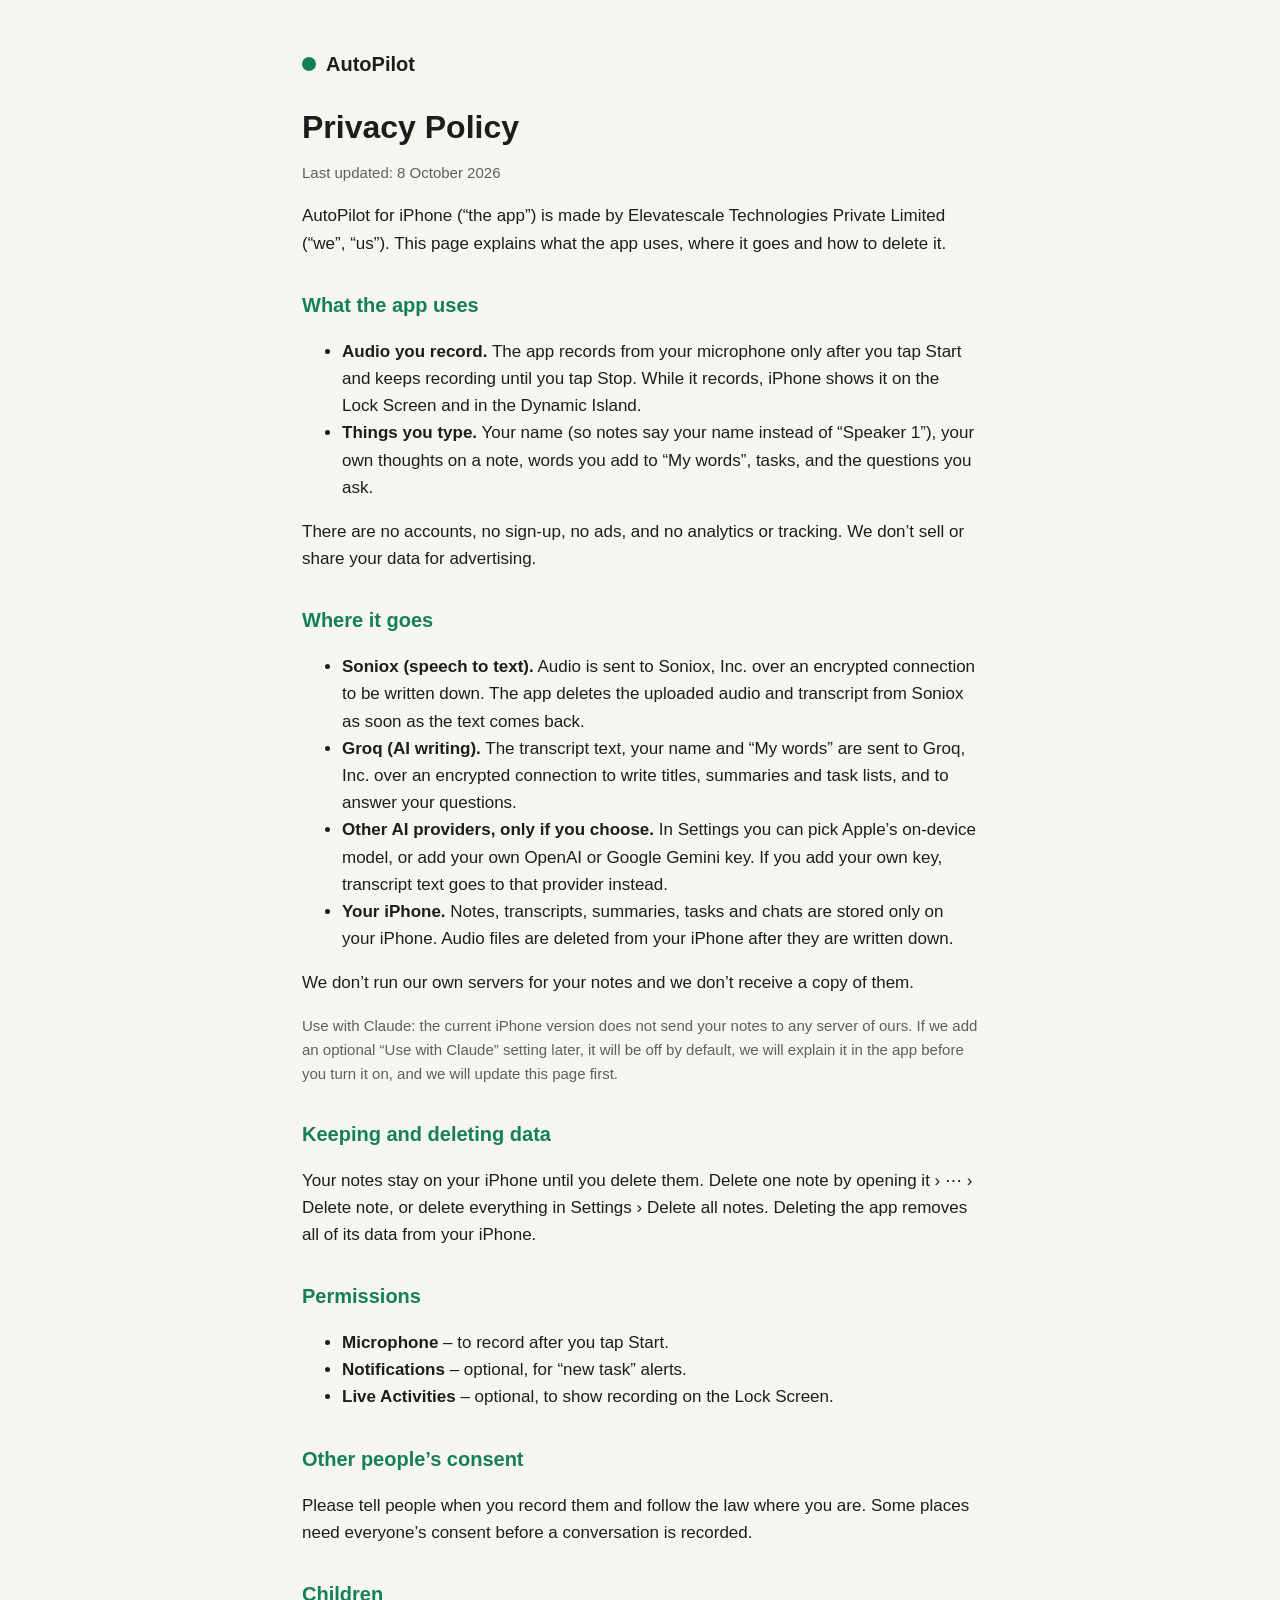
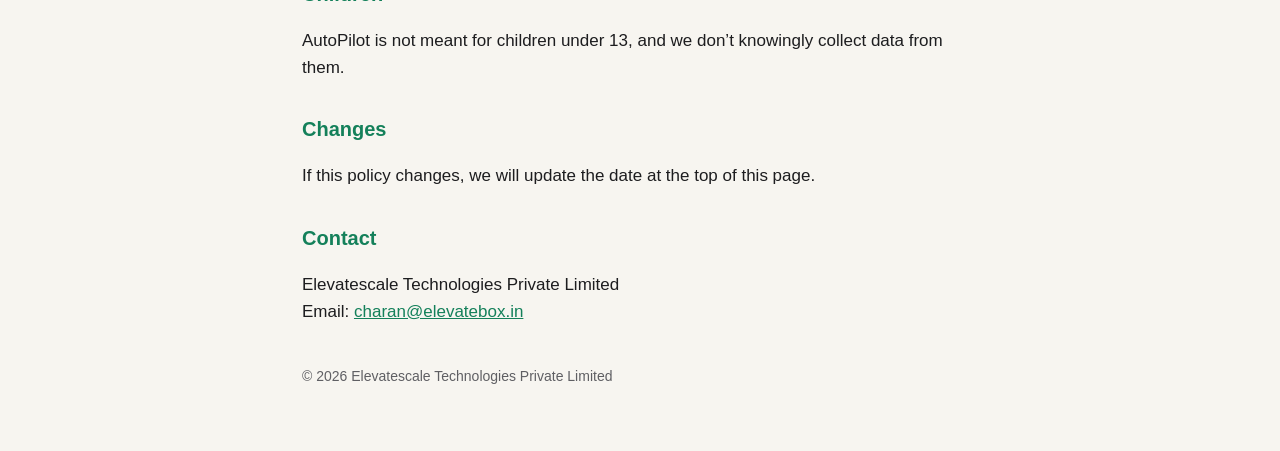
==== privacy.html @ 701bf544 "AutoPilot support and privacy pages" ====
<!doctype html><html lang="en"><head><meta charset="utf-8"><meta name="viewport" content="width=device-width,initial-scale=1">
<title>AutoPilot – Privacy Policy</title><link rel="stylesheet" href="style.css"></head>
<body><main>
<div class="brand"><span class="dot"></span><a href="./" style="color:inherit;text-decoration:none">AutoPilot</a></div>
<h1>Privacy Policy</h1>
<p class="muted">Last updated: 8 October 2026</p>
<p>AutoPilot for iPhone (“the app”) is made by Elevatescale Technologies Private Limited (“we”, “us”). This page explains what the app uses, where it goes and how to delete it.</p>

<h2>What the app uses</h2>
<ul>
<li><b>Audio you record.</b> The app records from your microphone only after you tap Start and keeps recording until you tap Stop. While it records, iPhone shows it on the Lock Screen and in the Dynamic Island.</li>
<li><b>Things you type.</b> Your name (so notes say your name instead of “Speaker 1”), your own thoughts on a note, words you add to “My words”, tasks, and the questions you ask.</li>
</ul>
<p>There are no accounts, no sign-up, no ads, and no analytics or tracking. We don’t sell or share your data for advertising.</p>

<h2>Where it goes</h2>
<ul>
<li><b>Soniox (speech to text).</b> Audio is sent to Soniox, Inc. over an encrypted connection to be written down. The app deletes the uploaded audio and transcript from Soniox as soon as the text comes back.</li>
<li><b>Groq (AI writing).</b> The transcript text, your name and “My words” are sent to Groq, Inc. over an encrypted connection to write titles, summaries and task lists, and to answer your questions.</li>
<li><b>Other AI providers, only if you choose.</b> In Settings you can pick Apple’s on-device model, or add your own OpenAI or Google Gemini key. If you add your own key, transcript text goes to that provider instead.</li>
<li><b>Your iPhone.</b> Notes, transcripts, summaries, tasks and chats are stored only on your iPhone. Audio files are deleted from your iPhone after they are written down.</li>
</ul>
<p>We don’t run our own servers for your notes and we don’t receive a copy of them.</p>
<p class="muted">Use with Claude: the current iPhone version does not send your notes to any server of ours. If we add an optional “Use with Claude” setting later, it will be off by default, we will explain it in the app before you turn it on, and we will update this page first.</p>

<h2>Keeping and deleting data</h2>
<p>Your notes stay on your iPhone until you delete them. Delete one note by opening it › ⋯ › Delete note, or delete everything in Settings › Delete all notes. Deleting the app removes all of its data from your iPhone.</p>

<h2>Permissions</h2>
<ul>
<li><b>Microphone</b> – to record after you tap Start.</li>
<li><b>Notifications</b> – optional, for “new task” alerts.</li>
<li><b>Live Activities</b> – optional, to show recording on the Lock Screen.</li>
</ul>

<h2>Other people’s consent</h2>
<p>Please tell people when you record them and follow the law where you are. Some places need everyone’s consent before a conversation is recorded.</p>

<h2>Children</h2>
<p>AutoPilot is not meant for children under 13, and we don’t knowingly collect data from them.</p>

<h2>Changes</h2>
<p>If this policy changes, we will update the date at the top of this page.</p>

<h2>Contact</h2>
<p>Elevatescale Technologies Private Limited<br>Email: <a href="mailto:charan@elevatebox.in">charan@elevatebox.in</a></p>
<footer>© 2026 Elevatescale Technologies Private Limited</footer>
</main></body></html>
---- style.css ----
:root{--a:#14805A;--t:#1d1d1f;--s:#5f5f63;--bg:#f7f5f0}
*{box-sizing:border-box}body{margin:0;background:var(--bg);color:var(--t);font:17px/1.6 -apple-system,BlinkMacSystemFont,"Segoe UI",Roboto,Helvetica,Arial,sans-serif}
main{max-width:720px;margin:0 auto;padding:48px 22px 64px}
.brand{display:flex;align-items:center;gap:10px;font-weight:700;font-size:20px;margin-bottom:28px}
.dot{width:14px;height:14px;border-radius:50%;background:var(--a)}
h1{font-size:32px;line-height:1.2;margin:0 0 8px}h2{font-size:20px;margin:32px 0 6px;color:var(--a)}
p,li{color:var(--t)}.muted{color:var(--s);font-size:15px}a{color:var(--a)}
.card{background:#fff;border-radius:16px;padding:22px;margin-top:22px;box-shadow:0 1px 3px rgba(0,0,0,.06)}
footer{margin-top:40px;color:var(--s);font-size:14px}
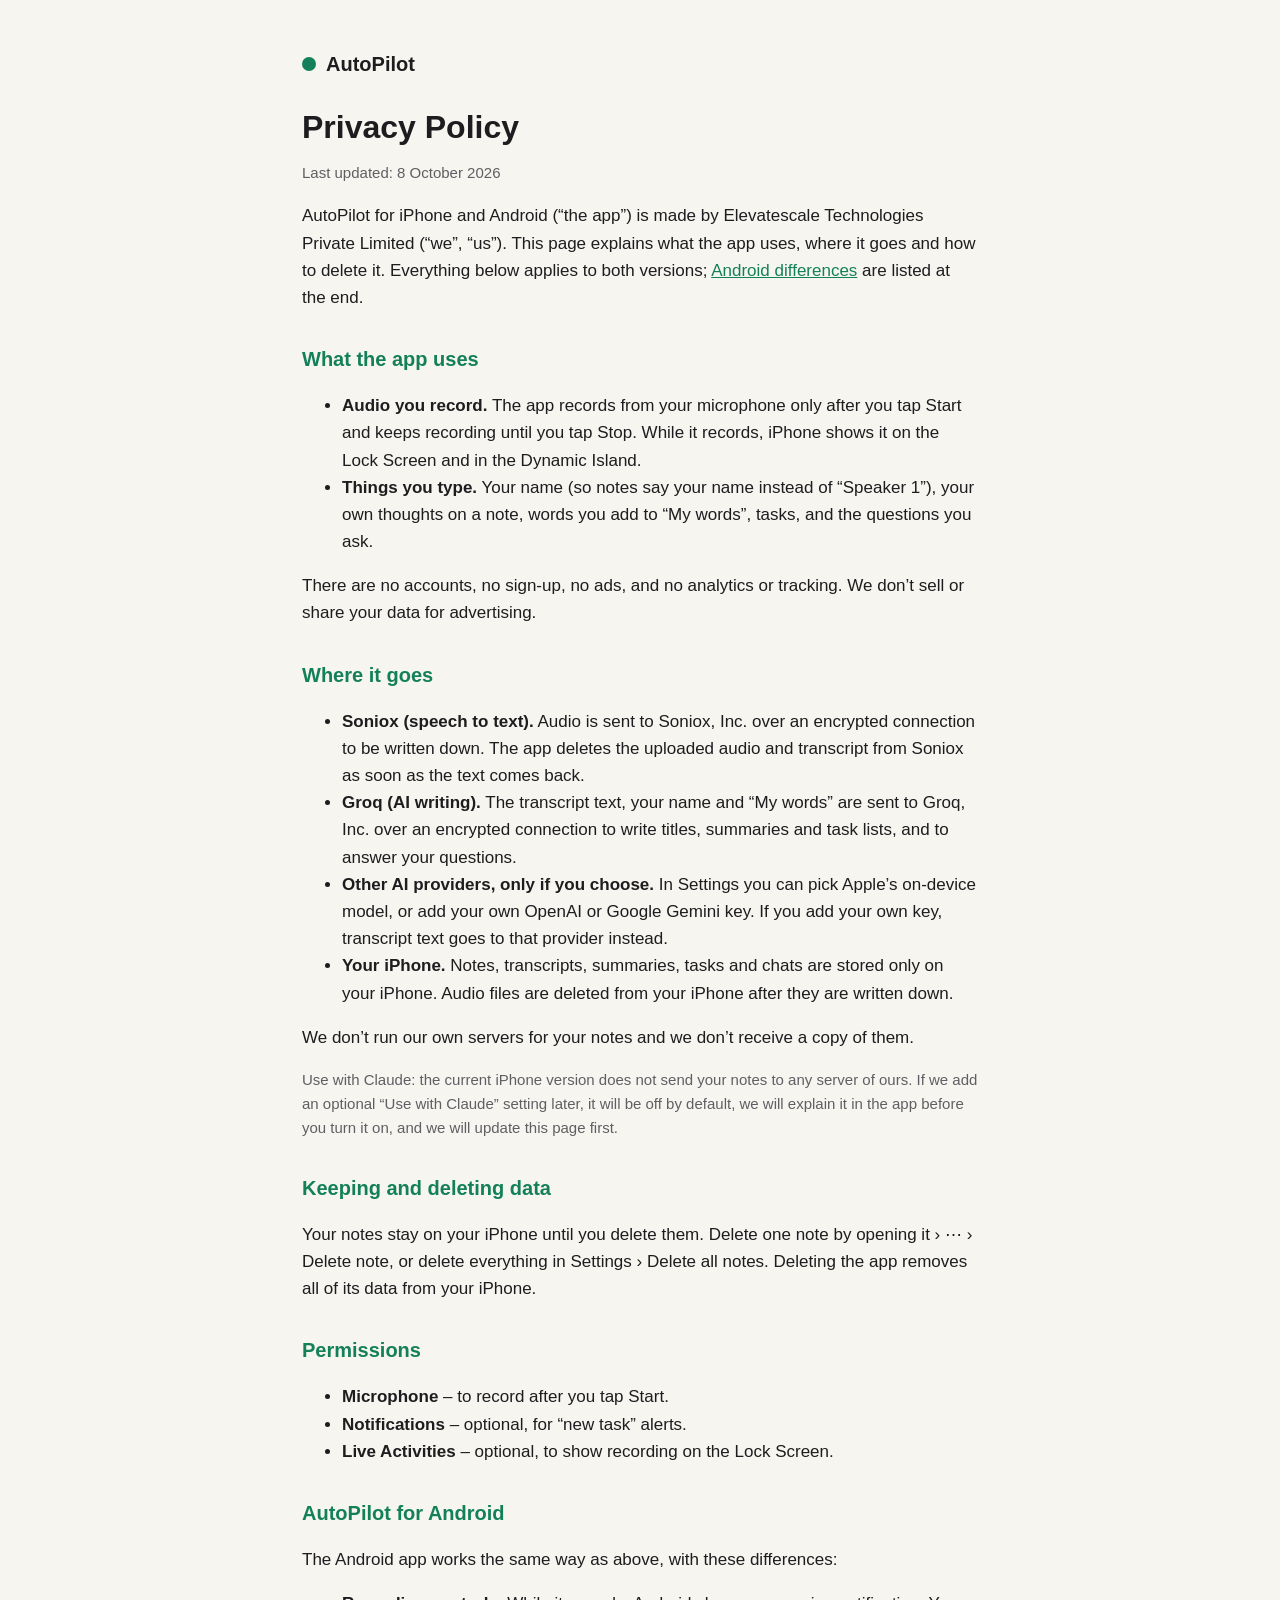
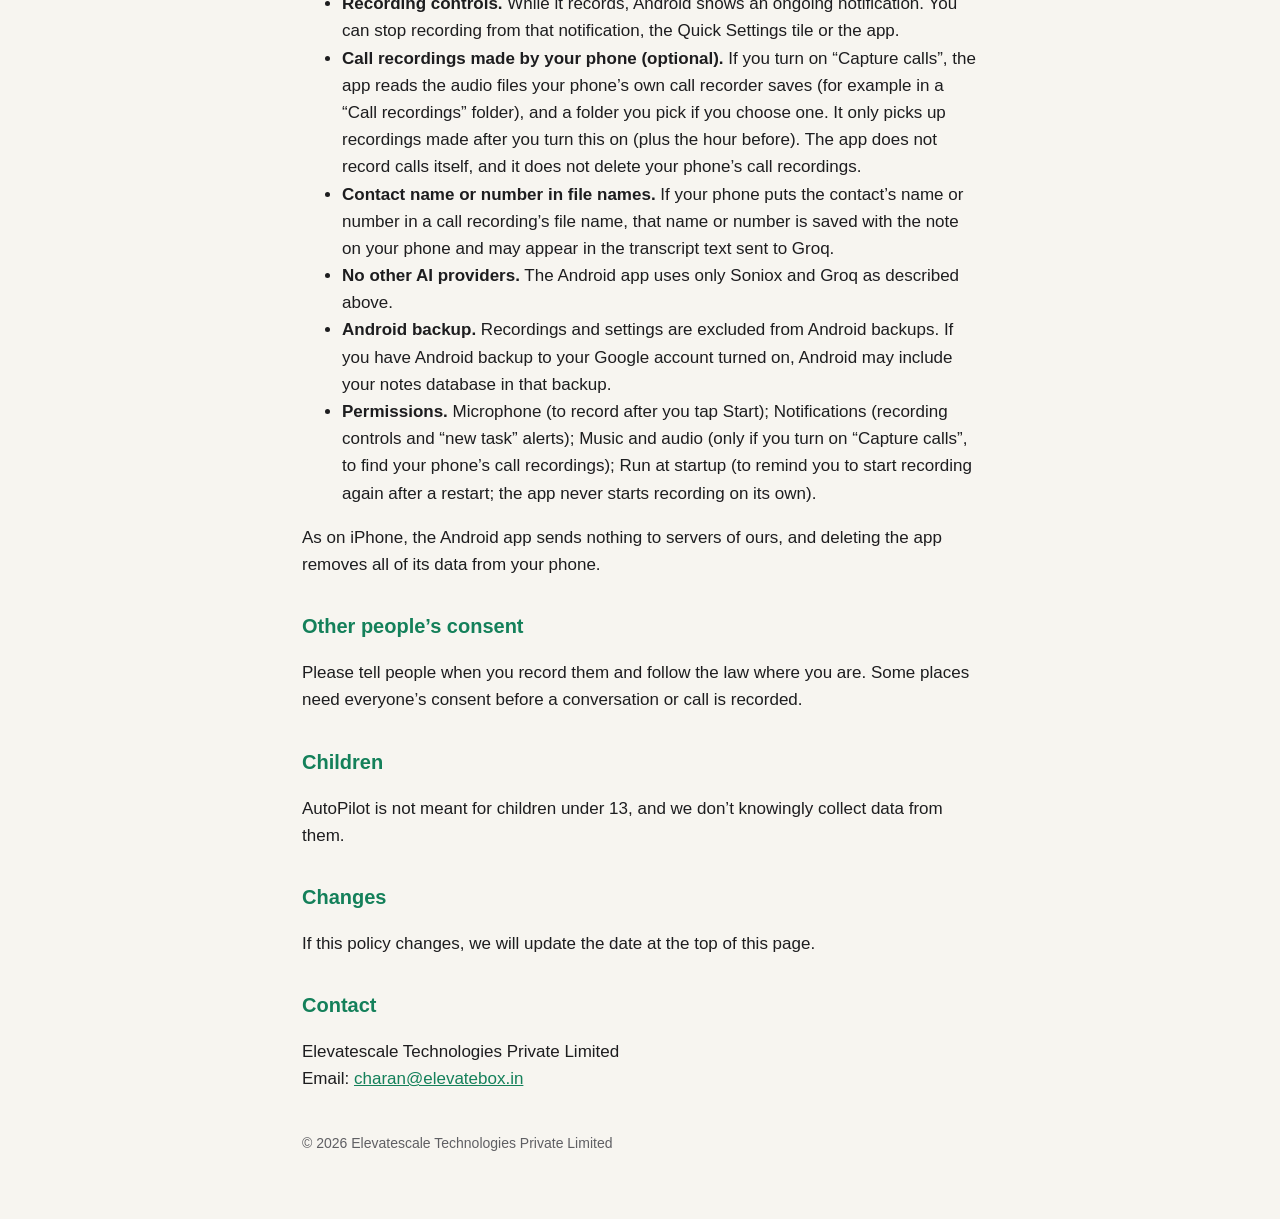
==== commit d30f2d8a: "Privacy: add AutoPilot for Android section (call recordings, file-name contacts, notification/tile, " ====
--- a/privacy.html
+++ b/privacy.html
@@ -4,7 +4,7 @@
 <div class="brand"><span class="dot"></span><a href="./" style="color:inherit;text-decoration:none">AutoPilot</a></div>
 <h1>Privacy Policy</h1>
 <p class="muted">Last updated: 8 October 2026</p>
-<p>AutoPilot for iPhone (“the app”) is made by Elevatescale Technologies Private Limited (“we”, “us”). This page explains what the app uses, where it goes and how to delete it.</p>
+<p>AutoPilot for iPhone and Android (“the app”) is made by Elevatescale Technologies Private Limited (“we”, “us”). This page explains what the app uses, where it goes and how to delete it. Everything below applies to both versions; <a href="#android">Android differences</a> are listed at the end.</p>
 
 <h2>What the app uses</h2>
 <ul>
@@ -33,8 +33,20 @@
 <li><b>Live Activities</b> – optional, to show recording on the Lock Screen.</li>
 </ul>
 
+<h2 id="android">AutoPilot for Android</h2>
+<p>The Android app works the same way as above, with these differences:</p>
+<ul>
+<li><b>Recording controls.</b> While it records, Android shows an ongoing notification. You can stop recording from that notification, the Quick Settings tile or the app.</li>
+<li><b>Call recordings made by your phone (optional).</b> If you turn on “Capture calls”, the app reads the audio files your phone’s own call recorder saves (for example in a “Call recordings” folder), and a folder you pick if you choose one. It only picks up recordings made after you turn this on (plus the hour before). The app does not record calls itself, and it does not delete your phone’s call recordings.</li>
+<li><b>Contact name or number in file names.</b> If your phone puts the contact’s name or number in a call recording’s file name, that name or number is saved with the note on your phone and may appear in the transcript text sent to Groq.</li>
+<li><b>No other AI providers.</b> The Android app uses only Soniox and Groq as described above.</li>
+<li><b>Android backup.</b> Recordings and settings are excluded from Android backups. If you have Android backup to your Google account turned on, Android may include your notes database in that backup.</li>
+<li><b>Permissions.</b> Microphone (to record after you tap Start); Notifications (recording controls and “new task” alerts); Music and audio (only if you turn on “Capture calls”, to find your phone’s call recordings); Run at startup (to remind you to start recording again after a restart; the app never starts recording on its own).</li>
+</ul>
+<p>As on iPhone, the Android app sends nothing to servers of ours, and deleting the app removes all of its data from your phone.</p>
+
 <h2>Other people’s consent</h2>
-<p>Please tell people when you record them and follow the law where you are. Some places need everyone’s consent before a conversation is recorded.</p>
+<p>Please tell people when you record them and follow the law where you are. Some places need everyone’s consent before a conversation or call is recorded.</p>
 
 <h2>Children</h2>
 <p>AutoPilot is not meant for children under 13, and we don’t knowingly collect data from them.</p>
